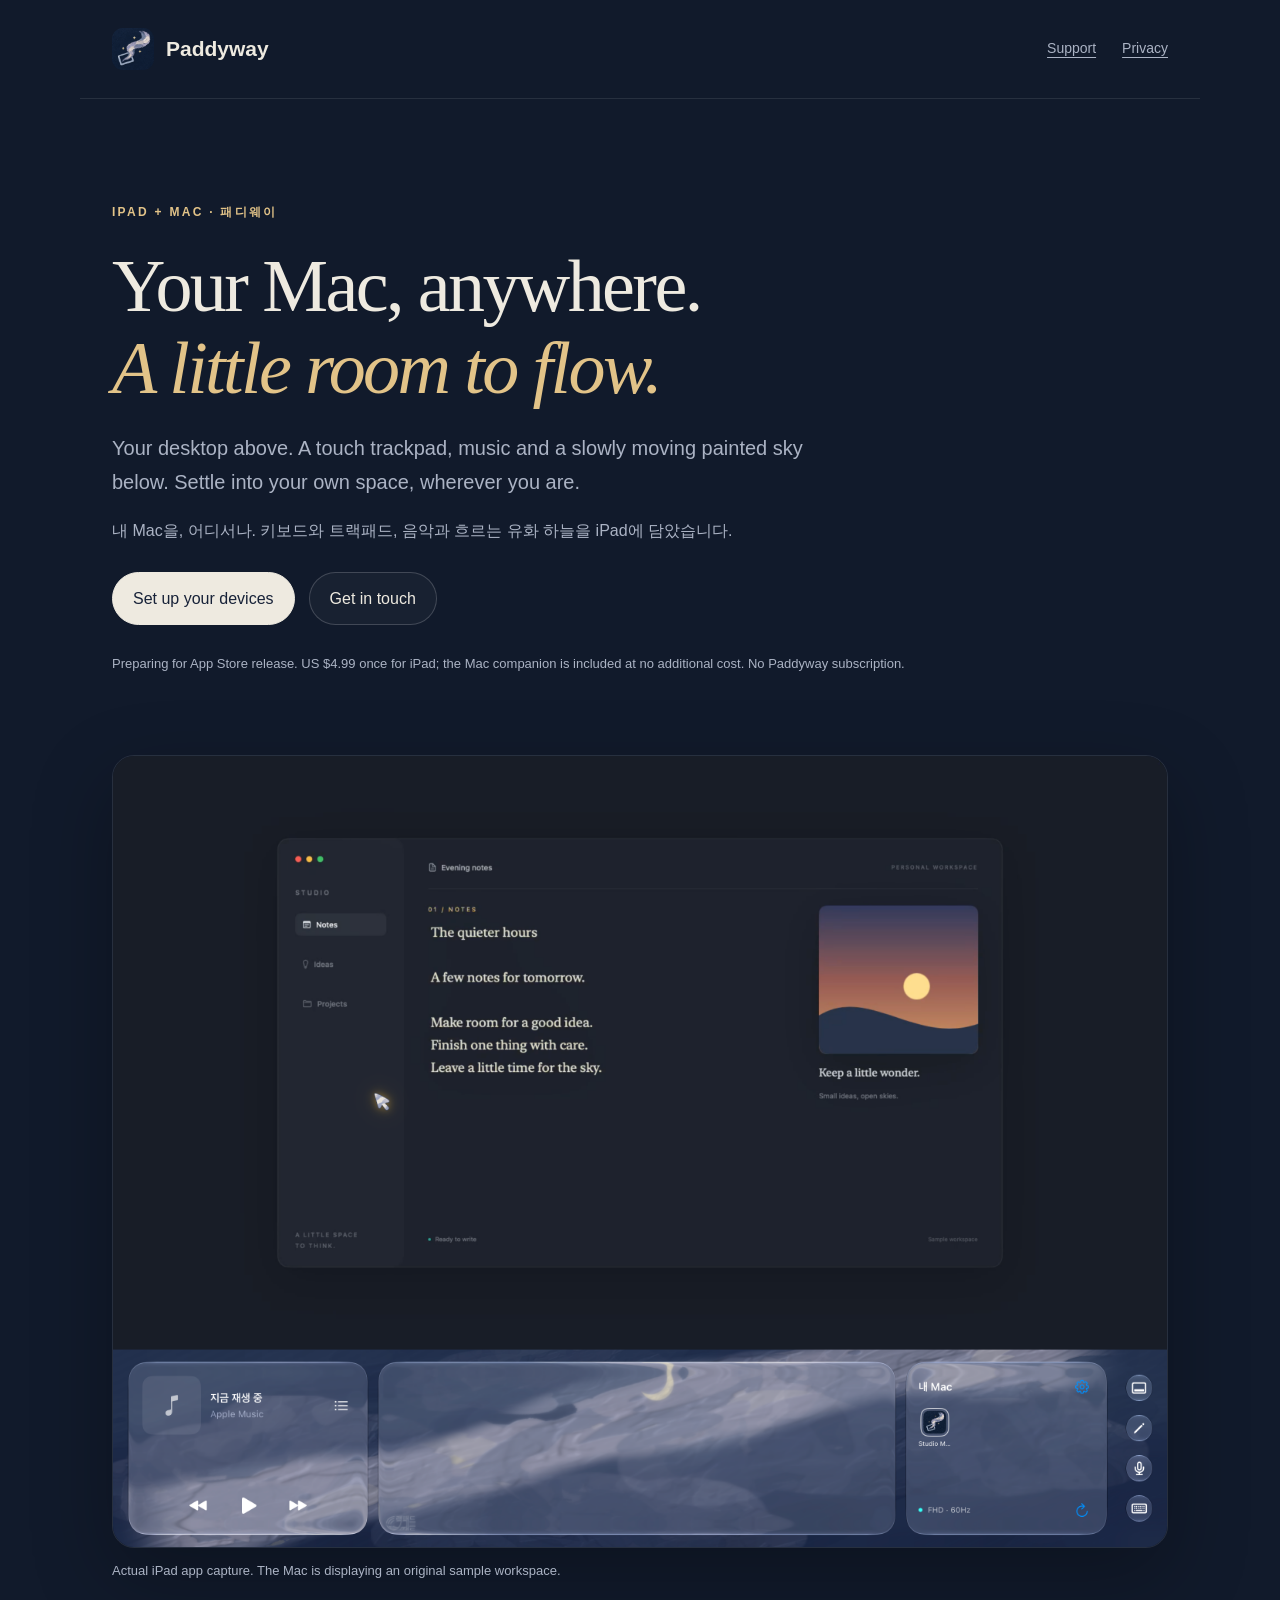
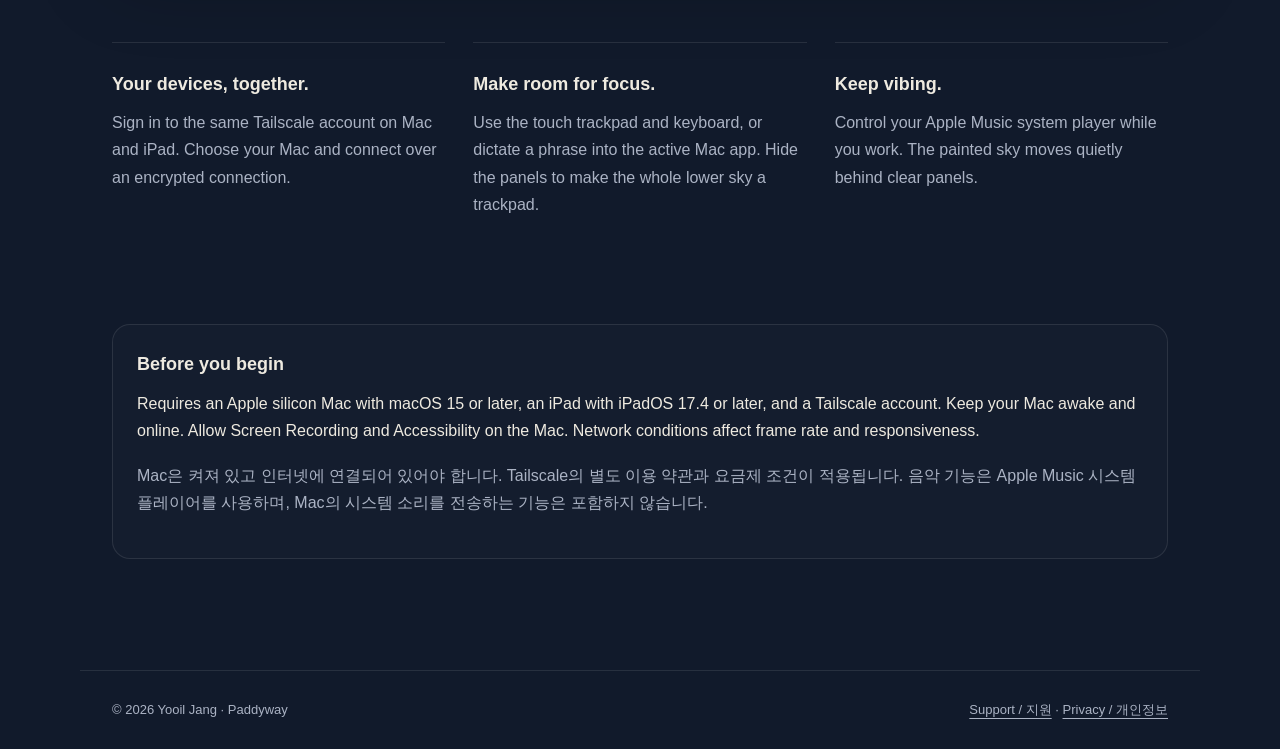
==== index.html @ 272a2707 "Publish setup, privacy and verified app presentation" ====
<!doctype html>
<html lang="en"><head><meta charset="utf-8"><meta name="viewport" content="width=device-width,initial-scale=1"><meta name="description" content="Paddyway brings your Mac to iPad, with a touch trackpad, keyboard, dictation and a slowly moving painted sky."><title>Paddyway — Your Mac, anywhere</title><link rel="stylesheet" href="style.css"><link rel="icon" href="assets/icon.png"></head><body>
<a class="skip" href="#main">Skip to content</a><header><a class="brand" href="./"><img src="assets/icon.png" alt="">Paddyway</a><nav aria-label="Main"><a href="support.html">Support</a><a href="privacy.html">Privacy</a></nav></header>
<main id="main"><section class="hero"><span class="eyebrow">iPad + Mac · 패디웨이</span><h1>Your Mac, anywhere.<br><em>A little room to flow.</em></h1><p class="lead">Your desktop above. A touch trackpad, music and a slowly moving painted sky below. Settle into your own space, wherever you are.</p><p class="ko" lang="ko">내 Mac을, 어디서나. 키보드와 트랙패드, 음악과 흐르는 유화 하늘을 iPad에 담았습니다.</p><div class="actions"><a class="button primary" href="support.html#setup">Set up your devices</a><a class="button" href="support.html#contact">Get in touch</a></div><p class="caption">Preparing for App Store release. US $4.99 once for iPad; the Mac companion is included at no additional cost. No Paddyway subscription.</p></section>
<img class="capture" src="assets/workspace.png" width="2732" height="2048" alt="Paddyway on iPad, showing a sample Mac workspace above music, trackpad and connection panels."><p class="caption">Actual iPad app capture. The Mac is displaying an original sample workspace.</p>
<div class="grid"><section class="card"><h3>Your devices, together.</h3><p>Sign in to the same Tailscale account on Mac and iPad. Choose your Mac and connect over an encrypted connection.</p></section><section class="card"><h3>Make room for focus.</h3><p>Use the touch trackpad and keyboard, or dictate a phrase into the active Mac app. Hide the panels to make the whole lower sky a trackpad.</p></section><section class="card"><h3>Keep vibing.</h3><p>Control your Apple Music system player while you work. The painted sky moves quietly behind clear panels.</p></section></div>
<section class="callout"><h3>Before you begin</h3><p>Requires an Apple silicon Mac with macOS 15 or later, an iPad with iPadOS 17.4 or later, and a Tailscale account. Keep your Mac awake and online. Allow Screen Recording and Accessibility on the Mac. Network conditions affect frame rate and responsiveness.</p><p class="ko" lang="ko">Mac은 켜져 있고 인터넷에 연결되어 있어야 합니다. Tailscale의 별도 이용 약관과 요금제 조건이 적용됩니다. 음악 기능은 Apple Music 시스템 플레이어를 사용하며, Mac의 시스템 소리를 전송하는 기능은 포함하지 않습니다.</p></section></main>
<footer><span>© 2026 Yooil Jang · Paddyway</span><span><a href="support.html">Support / 지원</a> · <a href="privacy.html">Privacy / 개인정보</a></span></footer></body></html>
---- style.css ----
:root{color-scheme:dark;--ink:#eeeae0;--muted:#abb3c4;--gold:#e2c388;--line:#ffffff18}*{box-sizing:border-box}body{margin:0;background:#111a2b;color:var(--ink);font:16px/1.7 -apple-system,BlinkMacSystemFont,"Segoe UI",sans-serif}a{color:inherit;text-underline-offset:4px}a:hover{color:var(--gold)}header,main,footer{max-width:1120px;margin:auto;padding:28px 32px}header{display:flex;align-items:center;justify-content:space-between;border-bottom:1px solid var(--line)}.brand{display:flex;align-items:center;gap:12px;font-size:21px;font-weight:650;text-decoration:none}.brand img{width:42px;height:42px;border-radius:11px}nav{display:flex;gap:26px;font-size:14px;color:var(--muted)}.hero{padding:70px 0 40px;max-width:810px}.eyebrow{color:var(--gold);text-transform:uppercase;letter-spacing:.19em;font-size:12px;font-weight:600}h1{font:clamp(40px,6vw,74px)/1.1 Georgia,serif;letter-spacing:-.035em;margin:22px 0}h1 em{color:var(--gold);font-weight:400}h2{font-size:24px;line-height:1.35;margin:40px 0 16px}h3{font-size:18px;margin:0 0 10px}p{margin:0 0 18px}.lead{font-size:20px;color:var(--muted);max-width:720px}.ko{color:var(--muted)}.actions{display:flex;gap:14px;flex-wrap:wrap;margin:28px 0}.button{display:inline-flex;border:1px solid #ffffff2d;padding:12px 20px;border-radius:100px;text-decoration:none;background:#ffffff08}.primary{background:var(--ink);color:#172238;border-color:var(--ink)}.primary:hover{background:var(--gold);color:#172238}.capture{display:block;width:100%;height:auto;border:1px solid var(--line);border-radius:22px;box-shadow:0 28px 80px #0004}.caption{font-size:13px;color:var(--muted);margin:12px 0 40px}.grid{display:grid;grid-template-columns:repeat(3,1fr);gap:28px;padding:20px 0 34px}.card{padding:26px 0;border-top:1px solid var(--line)}.card p{color:var(--muted)}.article{max-width:820px}.article h1{font-size:46px}.article section{padding:12px 0;border-top:1px solid var(--line)}.article ul,.article ol{padding-left:23px}.article li{padding:5px 0}.callout{border:1px solid var(--line);padding:24px;border-radius:18px;margin:28px 0;background:#ffffff04}footer{border-top:1px solid var(--line);font-size:13px;color:var(--muted);display:flex;justify-content:space-between;gap:20px;margin-top:55px}code{font-size:.9em;overflow-wrap:anywhere}.skip{position:absolute;left:-10000px}.skip:focus{left:20px;top:10px;background:#111a2b;padding:12px}a:focus-visible{outline:2px solid var(--gold);outline-offset:5px}@media(max-width:650px){header,main,footer{padding:22px}nav{gap:16px}.hero{padding-top:44px}.grid{grid-template-columns:1fr;gap:0}.lead{font-size:18px}.article h1{font-size:38px}footer{flex-direction:column}.capture{border-radius:12px}}
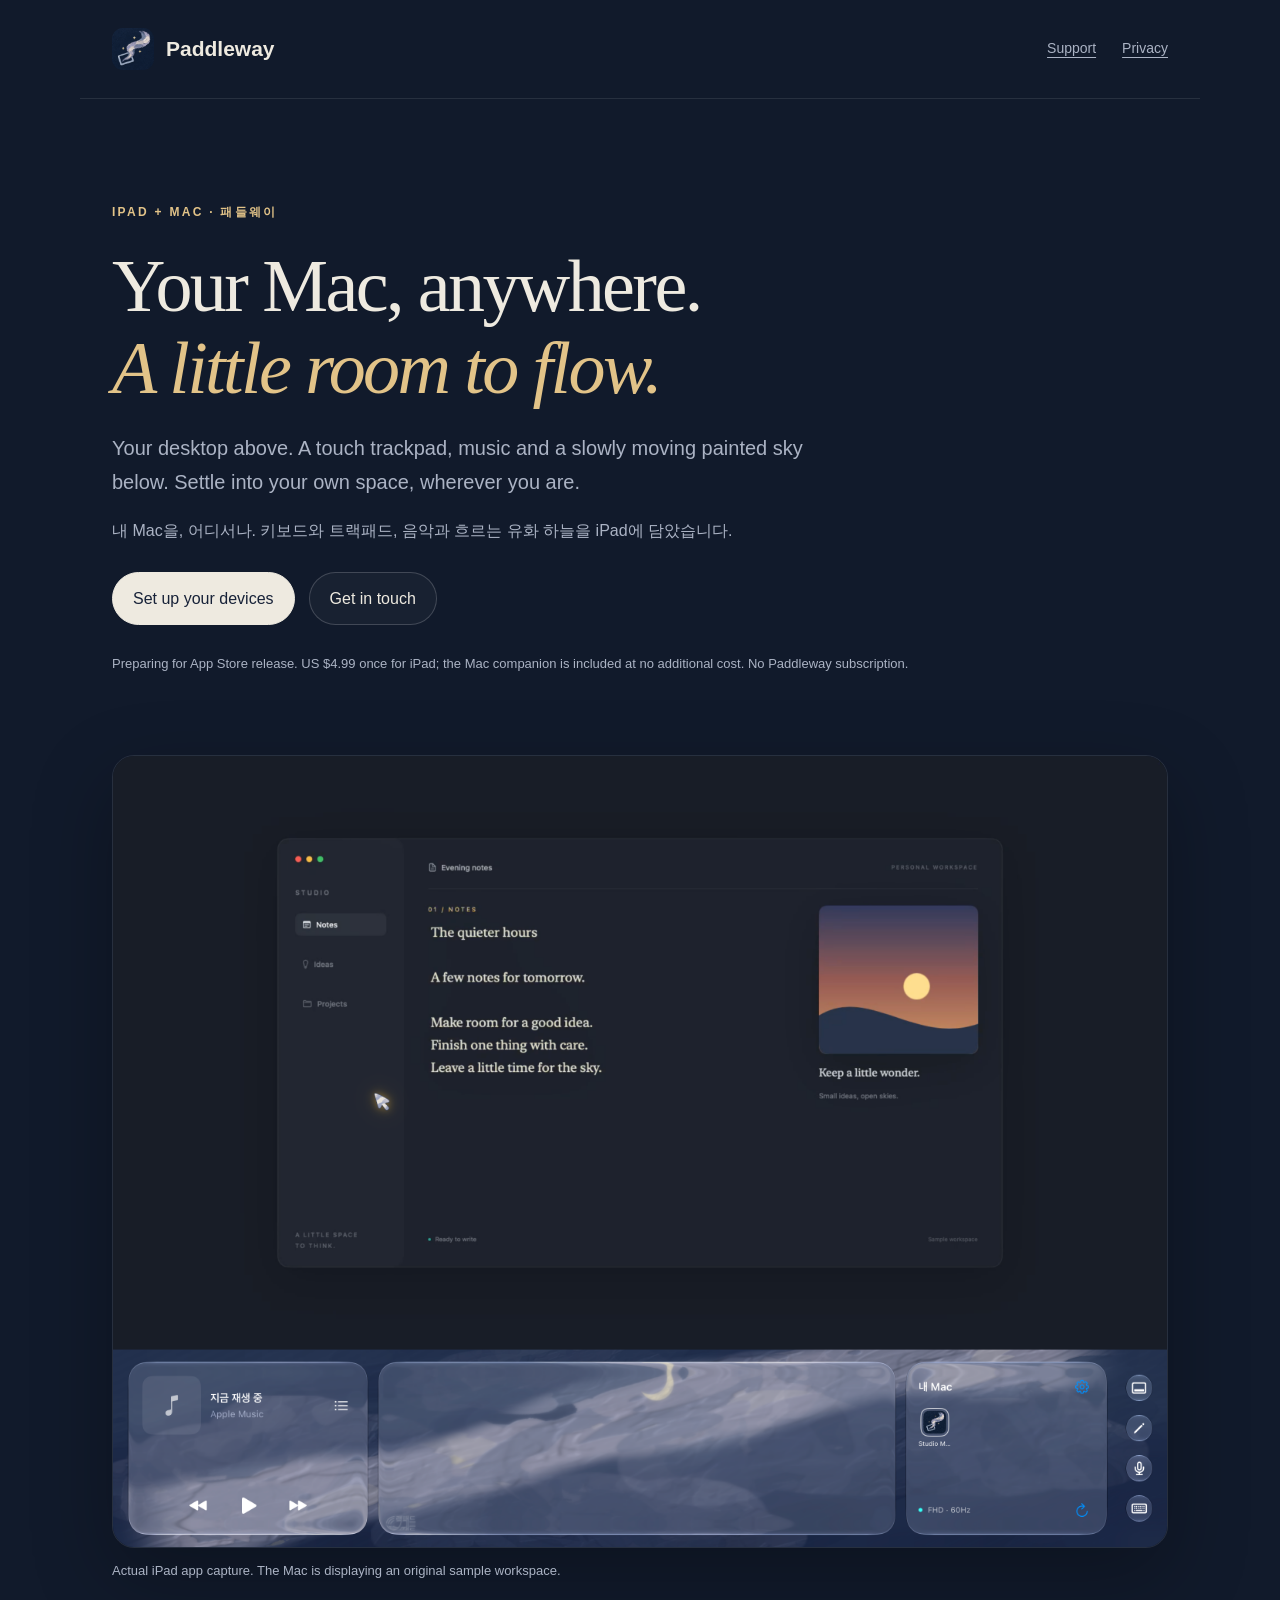
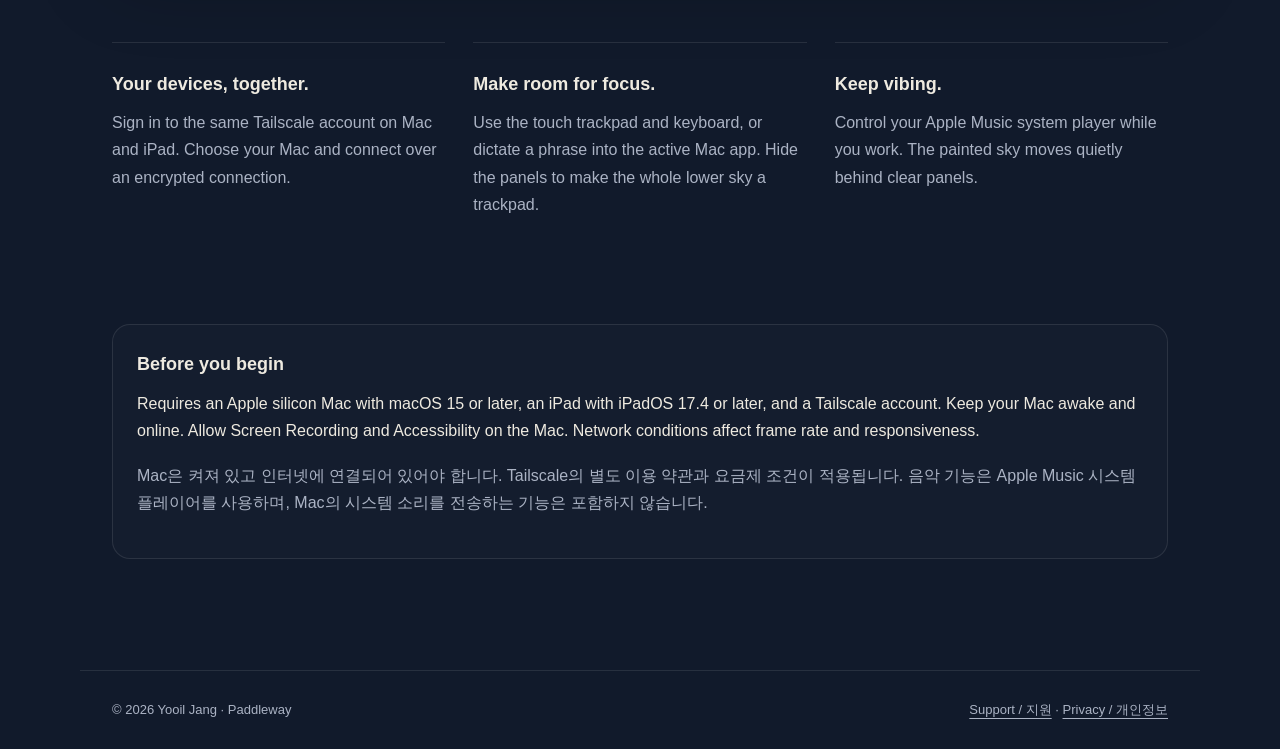
==== commit 00a15e3d: "Publish setup, privacy and verified app presentation" ====
--- a/index.html
+++ b/index.html
@@ -1,8 +1,8 @@
 <!doctype html>
-<html lang="en"><head><meta charset="utf-8"><meta name="viewport" content="width=device-width,initial-scale=1"><meta name="description" content="Paddyway brings your Mac to iPad, with a touch trackpad, keyboard, dictation and a slowly moving painted sky."><title>Paddyway — Your Mac, anywhere</title><link rel="stylesheet" href="style.css"><link rel="icon" href="assets/icon.png"></head><body>
-<a class="skip" href="#main">Skip to content</a><header><a class="brand" href="./"><img src="assets/icon.png" alt="">Paddyway</a><nav aria-label="Main"><a href="support.html">Support</a><a href="privacy.html">Privacy</a></nav></header>
-<main id="main"><section class="hero"><span class="eyebrow">iPad + Mac · 패디웨이</span><h1>Your Mac, anywhere.<br><em>A little room to flow.</em></h1><p class="lead">Your desktop above. A touch trackpad, music and a slowly moving painted sky below. Settle into your own space, wherever you are.</p><p class="ko" lang="ko">내 Mac을, 어디서나. 키보드와 트랙패드, 음악과 흐르는 유화 하늘을 iPad에 담았습니다.</p><div class="actions"><a class="button primary" href="support.html#setup">Set up your devices</a><a class="button" href="support.html#contact">Get in touch</a></div><p class="caption">Preparing for App Store release. US $4.99 once for iPad; the Mac companion is included at no additional cost. No Paddyway subscription.</p></section>
-<img class="capture" src="assets/workspace.png" width="2732" height="2048" alt="Paddyway on iPad, showing a sample Mac workspace above music, trackpad and connection panels."><p class="caption">Actual iPad app capture. The Mac is displaying an original sample workspace.</p>
+<html lang="en"><head><meta charset="utf-8"><meta name="viewport" content="width=device-width,initial-scale=1"><meta name="description" content="Paddleway brings your Mac to iPad, with a touch trackpad, keyboard, dictation and a slowly moving painted sky."><title>Paddleway — Your Mac, anywhere</title><link rel="stylesheet" href="style.css"><link rel="icon" href="assets/icon.png"></head><body>
+<a class="skip" href="#main">Skip to content</a><header><a class="brand" href="./"><img src="assets/icon.png" alt="">Paddleway</a><nav aria-label="Main"><a href="support.html">Support</a><a href="privacy.html">Privacy</a></nav></header>
+<main id="main"><section class="hero"><span class="eyebrow">iPad + Mac · 패들웨이</span><h1>Your Mac, anywhere.<br><em>A little room to flow.</em></h1><p class="lead">Your desktop above. A touch trackpad, music and a slowly moving painted sky below. Settle into your own space, wherever you are.</p><p class="ko" lang="ko">내 Mac을, 어디서나. 키보드와 트랙패드, 음악과 흐르는 유화 하늘을 iPad에 담았습니다.</p><div class="actions"><a class="button primary" href="support.html#setup">Set up your devices</a><a class="button" href="support.html#contact">Get in touch</a></div><p class="caption">Preparing for App Store release. US $4.99 once for iPad; the Mac companion is included at no additional cost. No Paddleway subscription.</p></section>
+<img class="capture" src="assets/workspace.png" width="2732" height="2048" alt="Paddleway on iPad, showing a sample Mac workspace above music, trackpad and connection panels."><p class="caption">Actual iPad app capture. The Mac is displaying an original sample workspace.</p>
 <div class="grid"><section class="card"><h3>Your devices, together.</h3><p>Sign in to the same Tailscale account on Mac and iPad. Choose your Mac and connect over an encrypted connection.</p></section><section class="card"><h3>Make room for focus.</h3><p>Use the touch trackpad and keyboard, or dictate a phrase into the active Mac app. Hide the panels to make the whole lower sky a trackpad.</p></section><section class="card"><h3>Keep vibing.</h3><p>Control your Apple Music system player while you work. The painted sky moves quietly behind clear panels.</p></section></div>
 <section class="callout"><h3>Before you begin</h3><p>Requires an Apple silicon Mac with macOS 15 or later, an iPad with iPadOS 17.4 or later, and a Tailscale account. Keep your Mac awake and online. Allow Screen Recording and Accessibility on the Mac. Network conditions affect frame rate and responsiveness.</p><p class="ko" lang="ko">Mac은 켜져 있고 인터넷에 연결되어 있어야 합니다. Tailscale의 별도 이용 약관과 요금제 조건이 적용됩니다. 음악 기능은 Apple Music 시스템 플레이어를 사용하며, Mac의 시스템 소리를 전송하는 기능은 포함하지 않습니다.</p></section></main>
-<footer><span>© 2026 Yooil Jang · Paddyway</span><span><a href="support.html">Support / 지원</a> · <a href="privacy.html">Privacy / 개인정보</a></span></footer></body></html>
+<footer><span>© 2026 Yooil Jang · Paddleway</span><span><a href="support.html">Support / 지원</a> · <a href="privacy.html">Privacy / 개인정보</a></span></footer></body></html>
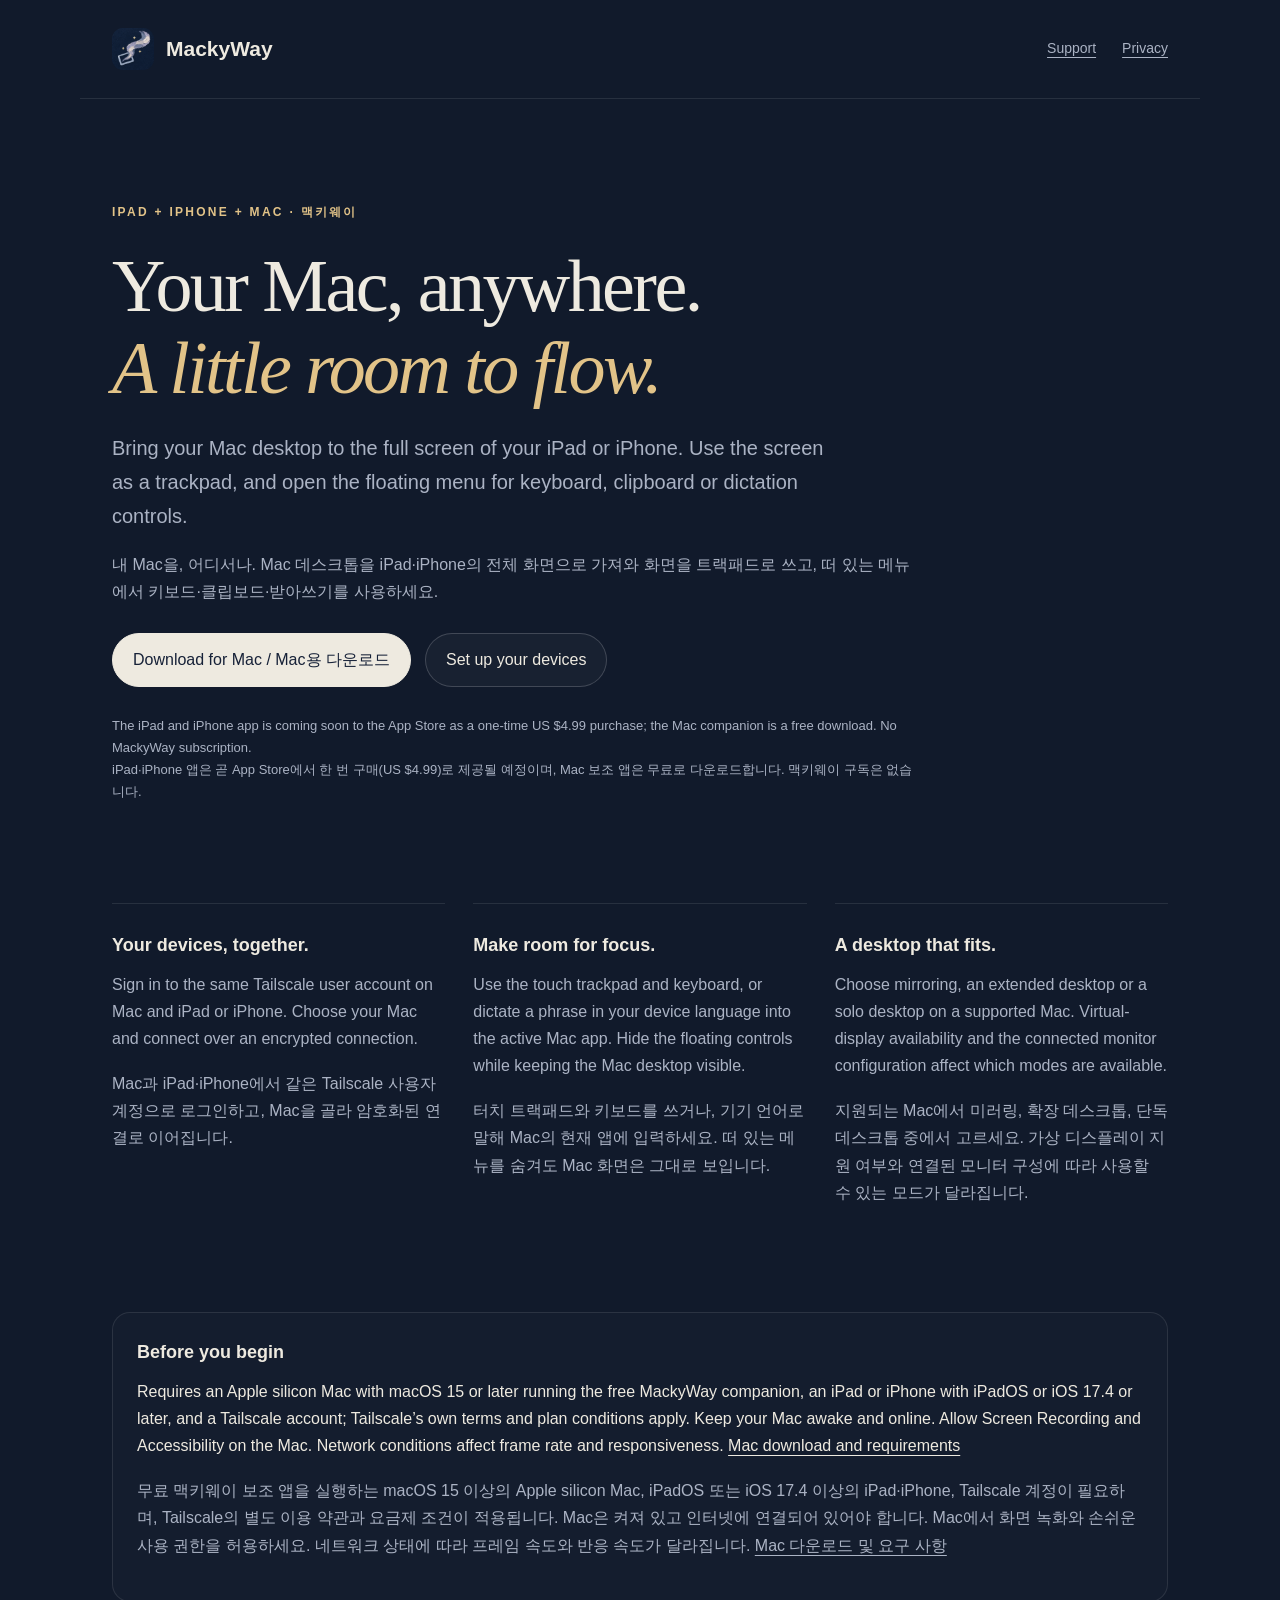
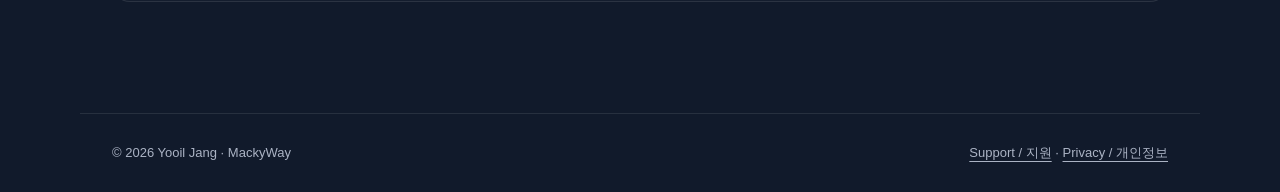
==== commit 558b6b67: "Publish setup, privacy and verified app presentation" ====
--- a/index.html
+++ b/index.html
@@ -1,8 +1,7 @@
 <!doctype html>
-<html lang="en"><head><meta charset="utf-8"><meta name="viewport" content="width=device-width,initial-scale=1"><meta name="description" content="Paddleway brings your Mac to iPad, with a touch trackpad, keyboard, dictation and a slowly moving painted sky."><title>Paddleway — Your Mac, anywhere</title><link rel="stylesheet" href="style.css"><link rel="icon" href="assets/icon.png"></head><body>
-<a class="skip" href="#main">Skip to content</a><header><a class="brand" href="./"><img src="assets/icon.png" alt="">Paddleway</a><nav aria-label="Main"><a href="support.html">Support</a><a href="privacy.html">Privacy</a></nav></header>
-<main id="main"><section class="hero"><span class="eyebrow">iPad + Mac · 패들웨이</span><h1>Your Mac, anywhere.<br><em>A little room to flow.</em></h1><p class="lead">Your desktop above. A touch trackpad, music and a slowly moving painted sky below. Settle into your own space, wherever you are.</p><p class="ko" lang="ko">내 Mac을, 어디서나. 키보드와 트랙패드, 음악과 흐르는 유화 하늘을 iPad에 담았습니다.</p><div class="actions"><a class="button primary" href="support.html#setup">Set up your devices</a><a class="button" href="support.html#contact">Get in touch</a></div><p class="caption">Preparing for App Store release. US $4.99 once for iPad; the Mac companion is included at no additional cost. No Paddleway subscription.</p></section>
-<img class="capture" src="assets/workspace.png" width="2732" height="2048" alt="Paddleway on iPad, showing a sample Mac workspace above music, trackpad and connection panels."><p class="caption">Actual iPad app capture. The Mac is displaying an original sample workspace.</p>
-<div class="grid"><section class="card"><h3>Your devices, together.</h3><p>Sign in to the same Tailscale account on Mac and iPad. Choose your Mac and connect over an encrypted connection.</p></section><section class="card"><h3>Make room for focus.</h3><p>Use the touch trackpad and keyboard, or dictate a phrase into the active Mac app. Hide the panels to make the whole lower sky a trackpad.</p></section><section class="card"><h3>Keep vibing.</h3><p>Control your Apple Music system player while you work. The painted sky moves quietly behind clear panels.</p></section></div>
-<section class="callout"><h3>Before you begin</h3><p>Requires an Apple silicon Mac with macOS 15 or later, an iPad with iPadOS 17.4 or later, and a Tailscale account. Keep your Mac awake and online. Allow Screen Recording and Accessibility on the Mac. Network conditions affect frame rate and responsiveness.</p><p class="ko" lang="ko">Mac은 켜져 있고 인터넷에 연결되어 있어야 합니다. Tailscale의 별도 이용 약관과 요금제 조건이 적용됩니다. 음악 기능은 Apple Music 시스템 플레이어를 사용하며, Mac의 시스템 소리를 전송하는 기능은 포함하지 않습니다.</p></section></main>
-<footer><span>© 2026 Yooil Jang · Paddleway</span><span><a href="support.html">Support / 지원</a> · <a href="privacy.html">Privacy / 개인정보</a></span></footer></body></html>
+<html lang="en"><head><meta charset="utf-8"><meta name="viewport" content="width=device-width,initial-scale=1"><meta name="description" content="MackyWay brings your Mac desktop, keyboard and trackpad controls to iPad and iPhone."><title>MackyWay — Your Mac, anywhere</title><link rel="stylesheet" href="style.css"><link rel="icon" href="assets/icon.png"></head><body>
+<a class="skip" href="#main">Skip to content</a><header><a class="brand" href="./"><img src="assets/icon.png" alt="">MackyWay</a><nav aria-label="Main"><a href="support.html">Support</a><a href="privacy.html">Privacy</a></nav></header>
+<main id="main"><section class="hero"><span class="eyebrow">iPad + iPhone + Mac · 맥키웨이</span><h1>Your Mac, anywhere.<br><em>A little room to flow.</em></h1><p class="lead">Bring your Mac desktop to the full screen of your iPad or iPhone. Use the screen as a trackpad, and open the floating menu for keyboard, clipboard or dictation controls.</p><p class="ko" lang="ko">내 Mac을, 어디서나. Mac 데스크톱을 iPad·iPhone의 전체 화면으로 가져와 화면을 트랙패드로 쓰고, 떠 있는 메뉴에서 키보드·클립보드·받아쓰기를 사용하세요.</p><div class="actions"><a class="button primary" href="support.html#download">Download for Mac / Mac용 다운로드</a><a class="button" href="support.html#setup">Set up your devices</a></div><p class="caption">The iPad and iPhone app is coming soon to the App Store as a one-time US $4.99 purchase; the Mac companion is a free download. No MackyWay subscription.<br><span lang="ko">iPad·iPhone 앱은 곧 App Store에서 한 번 구매(US $4.99)로 제공될 예정이며, Mac 보조 앱은 무료로 다운로드합니다. 맥키웨이 구독은 없습니다.</span></p></section>
+<div class="grid"><section class="card"><h3>Your devices, together.</h3><p>Sign in to the same Tailscale user account on Mac and iPad or iPhone. Choose your Mac and connect over an encrypted connection.</p><p class="ko" lang="ko">Mac과 iPad·iPhone에서 같은 Tailscale 사용자 계정으로 로그인하고, Mac을 골라 암호화된 연결로 이어집니다.</p></section><section class="card"><h3>Make room for focus.</h3><p>Use the touch trackpad and keyboard, or dictate a phrase in your device language into the active Mac app. Hide the floating controls while keeping the Mac desktop visible.</p><p class="ko" lang="ko">터치 트랙패드와 키보드를 쓰거나, 기기 언어로 말해 Mac의 현재 앱에 입력하세요. 떠 있는 메뉴를 숨겨도 Mac 화면은 그대로 보입니다.</p></section><section class="card"><h3>A desktop that fits.</h3><p>Choose mirroring, an extended desktop or a solo desktop on a supported Mac. Virtual-display availability and the connected monitor configuration affect which modes are available.</p><p class="ko" lang="ko">지원되는 Mac에서 미러링, 확장 데스크톱, 단독 데스크톱 중에서 고르세요. 가상 디스플레이 지원 여부와 연결된 모니터 구성에 따라 사용할 수 있는 모드가 달라집니다.</p></section></div>
+<section class="callout"><h3>Before you begin</h3><p>Requires an Apple silicon Mac with macOS 15 or later running the free MackyWay companion, an iPad or iPhone with iPadOS or iOS 17.4 or later, and a Tailscale account; Tailscale’s own terms and plan conditions apply. Keep your Mac awake and online. Allow Screen Recording and Accessibility on the Mac. Network conditions affect frame rate and responsiveness. <a href="support.html#download">Mac download and requirements</a></p><p class="ko" lang="ko">무료 맥키웨이 보조 앱을 실행하는 macOS 15 이상의 Apple silicon Mac, iPadOS 또는 iOS 17.4 이상의 iPad·iPhone, Tailscale 계정이 필요하며, Tailscale의 별도 이용 약관과 요금제 조건이 적용됩니다. Mac은 켜져 있고 인터넷에 연결되어 있어야 합니다. Mac에서 화면 녹화와 손쉬운 사용 권한을 허용하세요. 네트워크 상태에 따라 프레임 속도와 반응 속도가 달라집니다. <a href="support.html#download">Mac 다운로드 및 요구 사항</a></p></section></main>
+<footer><span>© 2026 Yooil Jang · MackyWay</span><span><a href="support.html">Support / 지원</a> · <a href="privacy.html">Privacy / 개인정보</a></span></footer></body></html>
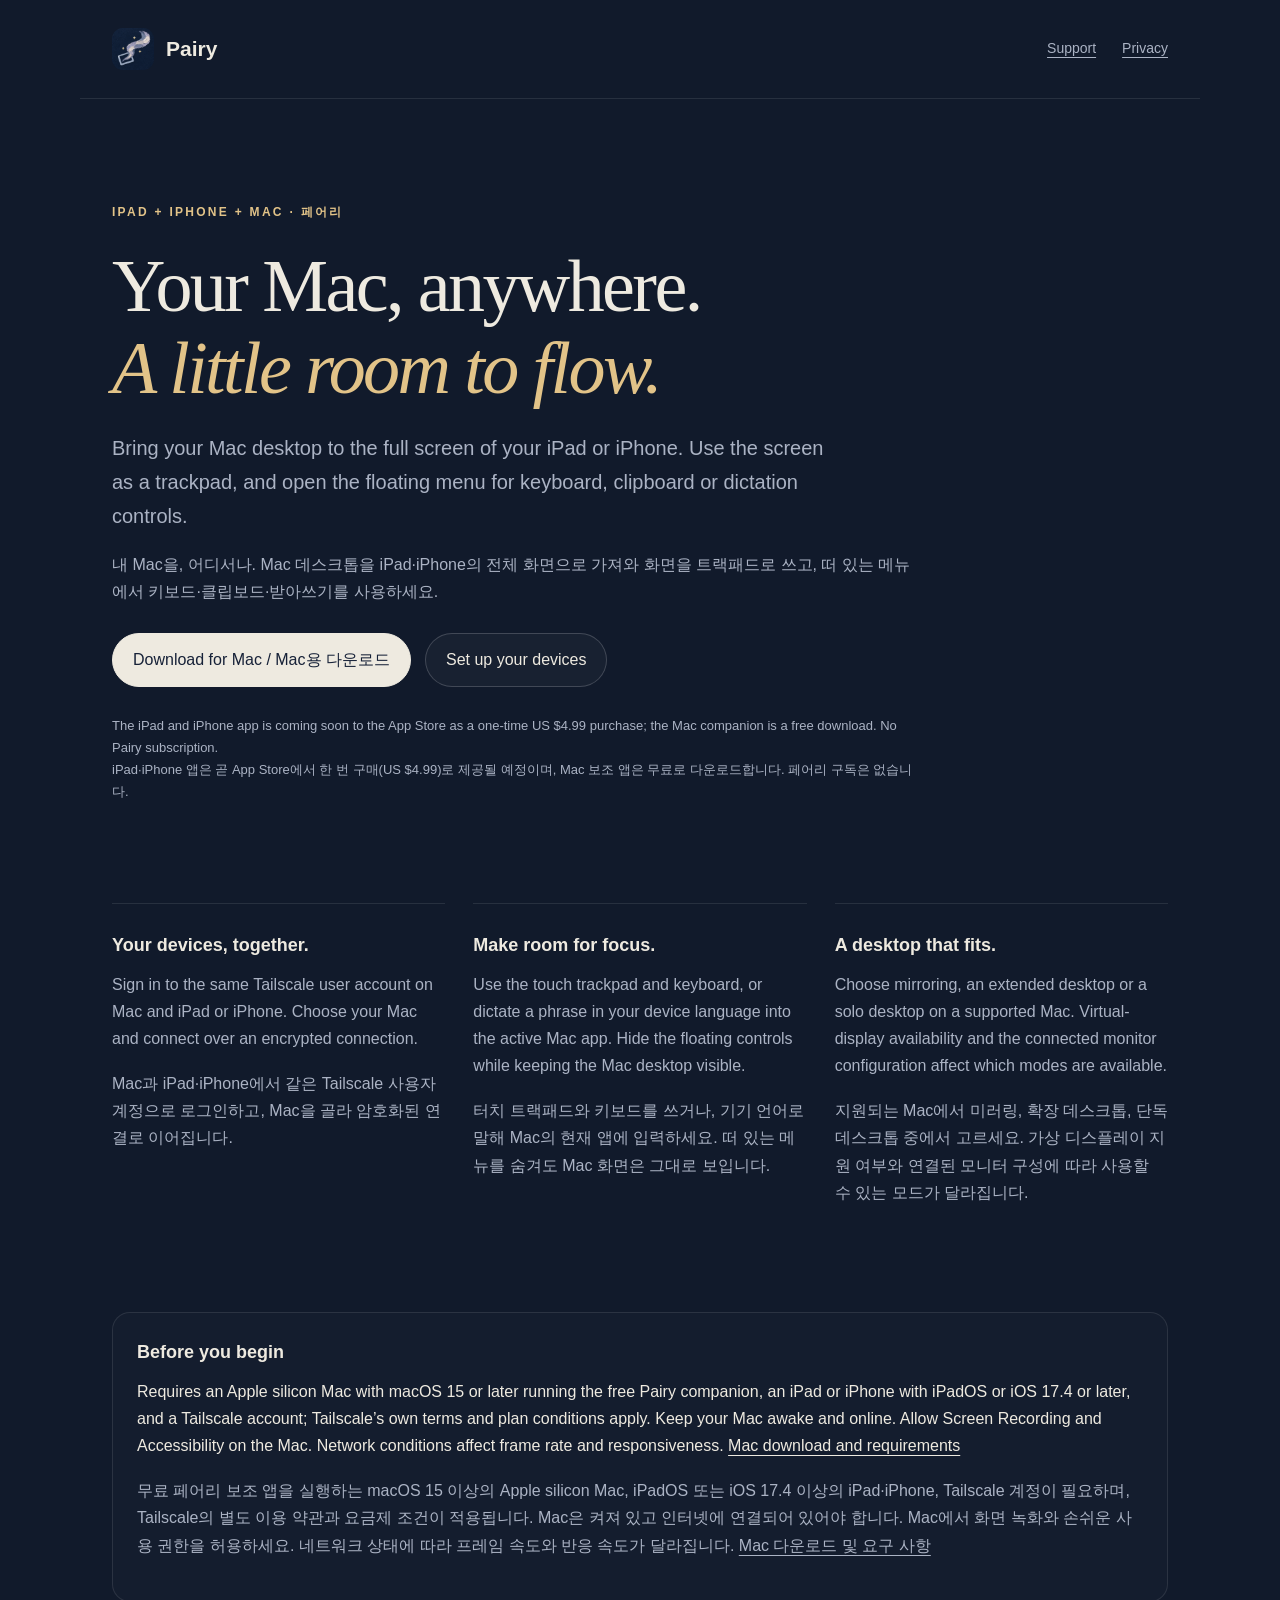
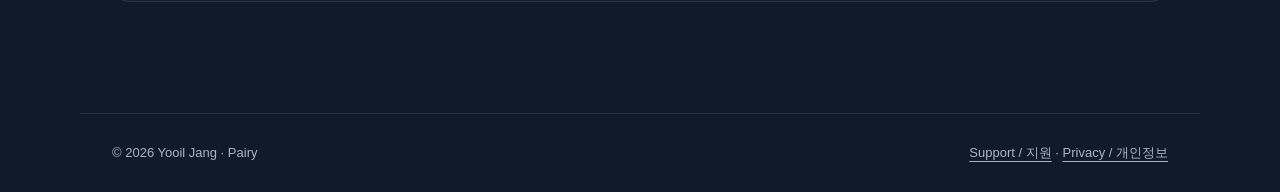
==== commit c878bf0a: "Publish setup, privacy and verified app presentation" ====
--- a/index.html
+++ b/index.html
@@ -1,7 +1,7 @@
 <!doctype html>
-<html lang="en"><head><meta charset="utf-8"><meta name="viewport" content="width=device-width,initial-scale=1"><meta name="description" content="MackyWay brings your Mac desktop, keyboard and trackpad controls to iPad and iPhone."><title>MackyWay — Your Mac, anywhere</title><link rel="stylesheet" href="style.css"><link rel="icon" href="assets/icon.png"></head><body>
-<a class="skip" href="#main">Skip to content</a><header><a class="brand" href="./"><img src="assets/icon.png" alt="">MackyWay</a><nav aria-label="Main"><a href="support.html">Support</a><a href="privacy.html">Privacy</a></nav></header>
-<main id="main"><section class="hero"><span class="eyebrow">iPad + iPhone + Mac · 맥키웨이</span><h1>Your Mac, anywhere.<br><em>A little room to flow.</em></h1><p class="lead">Bring your Mac desktop to the full screen of your iPad or iPhone. Use the screen as a trackpad, and open the floating menu for keyboard, clipboard or dictation controls.</p><p class="ko" lang="ko">내 Mac을, 어디서나. Mac 데스크톱을 iPad·iPhone의 전체 화면으로 가져와 화면을 트랙패드로 쓰고, 떠 있는 메뉴에서 키보드·클립보드·받아쓰기를 사용하세요.</p><div class="actions"><a class="button primary" href="support.html#download">Download for Mac / Mac용 다운로드</a><a class="button" href="support.html#setup">Set up your devices</a></div><p class="caption">The iPad and iPhone app is coming soon to the App Store as a one-time US $4.99 purchase; the Mac companion is a free download. No MackyWay subscription.<br><span lang="ko">iPad·iPhone 앱은 곧 App Store에서 한 번 구매(US $4.99)로 제공될 예정이며, Mac 보조 앱은 무료로 다운로드합니다. 맥키웨이 구독은 없습니다.</span></p></section>
+<html lang="en"><head><meta charset="utf-8"><meta name="viewport" content="width=device-width,initial-scale=1"><meta name="description" content="Pairy brings your Mac desktop, keyboard and trackpad controls to iPad and iPhone."><title>Pairy — Your Mac, anywhere</title><link rel="stylesheet" href="style.css"><link rel="icon" href="assets/icon.png"></head><body>
+<a class="skip" href="#main">Skip to content</a><header><a class="brand" href="./"><img src="assets/icon.png" alt="">Pairy</a><nav aria-label="Main"><a href="support.html">Support</a><a href="privacy.html">Privacy</a></nav></header>
+<main id="main"><section class="hero"><span class="eyebrow">iPad + iPhone + Mac · 페어리</span><h1>Your Mac, anywhere.<br><em>A little room to flow.</em></h1><p class="lead">Bring your Mac desktop to the full screen of your iPad or iPhone. Use the screen as a trackpad, and open the floating menu for keyboard, clipboard or dictation controls.</p><p class="ko" lang="ko">내 Mac을, 어디서나. Mac 데스크톱을 iPad·iPhone의 전체 화면으로 가져와 화면을 트랙패드로 쓰고, 떠 있는 메뉴에서 키보드·클립보드·받아쓰기를 사용하세요.</p><div class="actions"><a class="button primary" href="support.html#download">Download for Mac / Mac용 다운로드</a><a class="button" href="support.html#setup">Set up your devices</a></div><p class="caption">The iPad and iPhone app is coming soon to the App Store as a one-time US $4.99 purchase; the Mac companion is a free download. No Pairy subscription.<br><span lang="ko">iPad·iPhone 앱은 곧 App Store에서 한 번 구매(US $4.99)로 제공될 예정이며, Mac 보조 앱은 무료로 다운로드합니다. 페어리 구독은 없습니다.</span></p></section>
 <div class="grid"><section class="card"><h3>Your devices, together.</h3><p>Sign in to the same Tailscale user account on Mac and iPad or iPhone. Choose your Mac and connect over an encrypted connection.</p><p class="ko" lang="ko">Mac과 iPad·iPhone에서 같은 Tailscale 사용자 계정으로 로그인하고, Mac을 골라 암호화된 연결로 이어집니다.</p></section><section class="card"><h3>Make room for focus.</h3><p>Use the touch trackpad and keyboard, or dictate a phrase in your device language into the active Mac app. Hide the floating controls while keeping the Mac desktop visible.</p><p class="ko" lang="ko">터치 트랙패드와 키보드를 쓰거나, 기기 언어로 말해 Mac의 현재 앱에 입력하세요. 떠 있는 메뉴를 숨겨도 Mac 화면은 그대로 보입니다.</p></section><section class="card"><h3>A desktop that fits.</h3><p>Choose mirroring, an extended desktop or a solo desktop on a supported Mac. Virtual-display availability and the connected monitor configuration affect which modes are available.</p><p class="ko" lang="ko">지원되는 Mac에서 미러링, 확장 데스크톱, 단독 데스크톱 중에서 고르세요. 가상 디스플레이 지원 여부와 연결된 모니터 구성에 따라 사용할 수 있는 모드가 달라집니다.</p></section></div>
-<section class="callout"><h3>Before you begin</h3><p>Requires an Apple silicon Mac with macOS 15 or later running the free MackyWay companion, an iPad or iPhone with iPadOS or iOS 17.4 or later, and a Tailscale account; Tailscale’s own terms and plan conditions apply. Keep your Mac awake and online. Allow Screen Recording and Accessibility on the Mac. Network conditions affect frame rate and responsiveness. <a href="support.html#download">Mac download and requirements</a></p><p class="ko" lang="ko">무료 맥키웨이 보조 앱을 실행하는 macOS 15 이상의 Apple silicon Mac, iPadOS 또는 iOS 17.4 이상의 iPad·iPhone, Tailscale 계정이 필요하며, Tailscale의 별도 이용 약관과 요금제 조건이 적용됩니다. Mac은 켜져 있고 인터넷에 연결되어 있어야 합니다. Mac에서 화면 녹화와 손쉬운 사용 권한을 허용하세요. 네트워크 상태에 따라 프레임 속도와 반응 속도가 달라집니다. <a href="support.html#download">Mac 다운로드 및 요구 사항</a></p></section></main>
-<footer><span>© 2026 Yooil Jang · MackyWay</span><span><a href="support.html">Support / 지원</a> · <a href="privacy.html">Privacy / 개인정보</a></span></footer></body></html>
+<section class="callout"><h3>Before you begin</h3><p>Requires an Apple silicon Mac with macOS 15 or later running the free Pairy companion, an iPad or iPhone with iPadOS or iOS 17.4 or later, and a Tailscale account; Tailscale’s own terms and plan conditions apply. Keep your Mac awake and online. Allow Screen Recording and Accessibility on the Mac. Network conditions affect frame rate and responsiveness. <a href="support.html#download">Mac download and requirements</a></p><p class="ko" lang="ko">무료 페어리 보조 앱을 실행하는 macOS 15 이상의 Apple silicon Mac, iPadOS 또는 iOS 17.4 이상의 iPad·iPhone, Tailscale 계정이 필요하며, Tailscale의 별도 이용 약관과 요금제 조건이 적용됩니다. Mac은 켜져 있고 인터넷에 연결되어 있어야 합니다. Mac에서 화면 녹화와 손쉬운 사용 권한을 허용하세요. 네트워크 상태에 따라 프레임 속도와 반응 속도가 달라집니다. <a href="support.html#download">Mac 다운로드 및 요구 사항</a></p></section></main>
+<footer><span>© 2026 Yooil Jang · Pairy</span><span><a href="support.html">Support / 지원</a> · <a href="privacy.html">Privacy / 개인정보</a></span></footer></body></html>
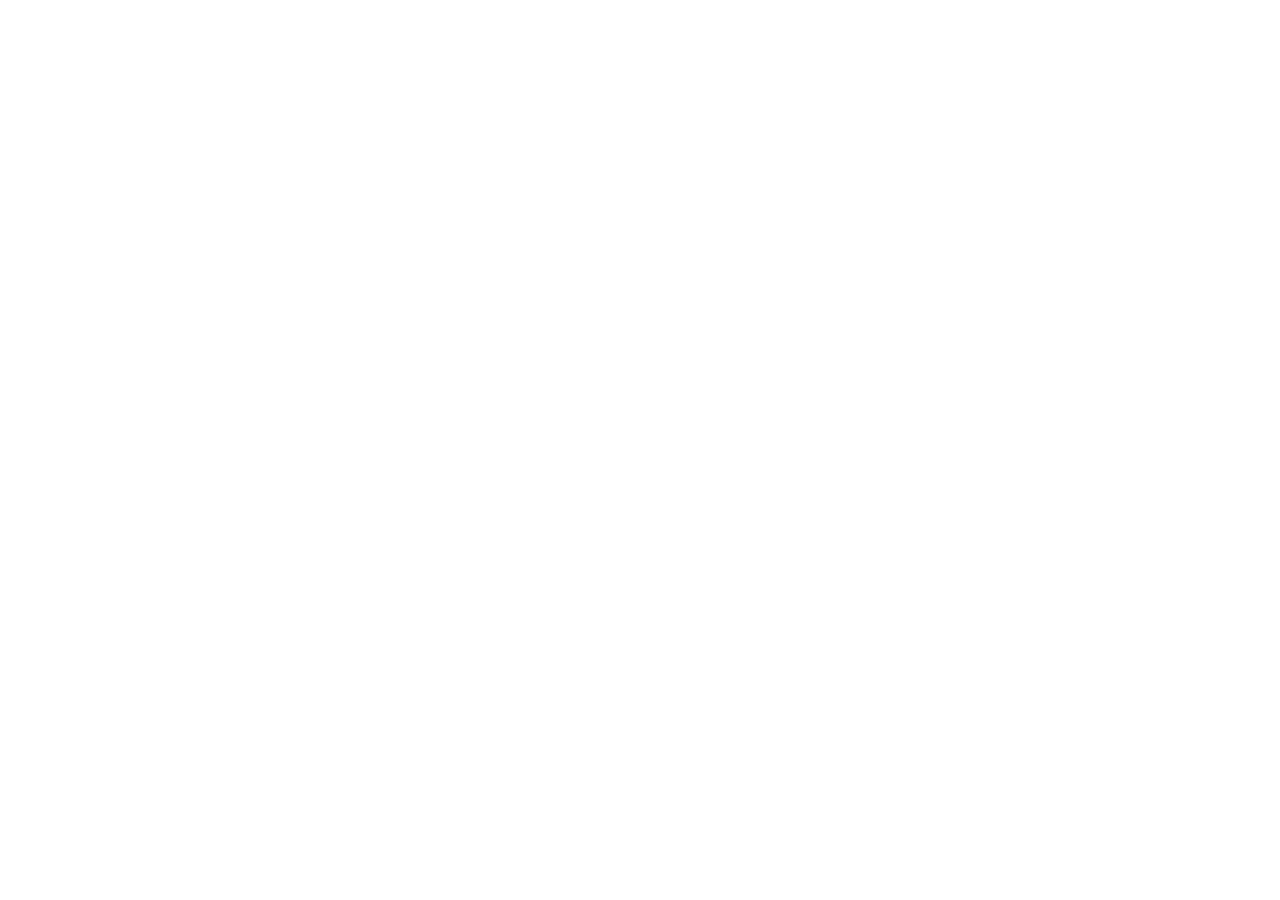
==== commit cbd6392d: "Redirect legacy support pages to /pairy/" ====
--- a/index.html
+++ b/index.html
@@ -1,7 +1 @@
-<!doctype html>
-<html lang="en"><head><meta charset="utf-8"><meta name="viewport" content="width=device-width,initial-scale=1"><meta name="description" content="Pairy brings your Mac desktop, keyboard and trackpad controls to iPad and iPhone."><title>Pairy — Your Mac, anywhere</title><link rel="stylesheet" href="style.css"><link rel="icon" href="assets/icon.png"></head><body>
-<a class="skip" href="#main">Skip to content</a><header><a class="brand" href="./"><img src="assets/icon.png" alt="">Pairy</a><nav aria-label="Main"><a href="support.html">Support</a><a href="privacy.html">Privacy</a></nav></header>
-<main id="main"><section class="hero"><span class="eyebrow">iPad + iPhone + Mac · 페어리</span><h1>Your Mac, anywhere.<br><em>A little room to flow.</em></h1><p class="lead">Bring your Mac desktop to the full screen of your iPad or iPhone. Use the screen as a trackpad, and open the floating menu for keyboard, clipboard or dictation controls.</p><p class="ko" lang="ko">내 Mac을, 어디서나. Mac 데스크톱을 iPad·iPhone의 전체 화면으로 가져와 화면을 트랙패드로 쓰고, 떠 있는 메뉴에서 키보드·클립보드·받아쓰기를 사용하세요.</p><div class="actions"><a class="button primary" href="support.html#download">Download for Mac / Mac용 다운로드</a><a class="button" href="support.html#setup">Set up your devices</a></div><p class="caption">The iPad and iPhone app is coming soon to the App Store as a one-time US $4.99 purchase; the Mac companion is a free download. No Pairy subscription.<br><span lang="ko">iPad·iPhone 앱은 곧 App Store에서 한 번 구매(US $4.99)로 제공될 예정이며, Mac 보조 앱은 무료로 다운로드합니다. 페어리 구독은 없습니다.</span></p></section>
-<div class="grid"><section class="card"><h3>Your devices, together.</h3><p>Sign in to the same Tailscale user account on Mac and iPad or iPhone. Choose your Mac and connect over an encrypted connection.</p><p class="ko" lang="ko">Mac과 iPad·iPhone에서 같은 Tailscale 사용자 계정으로 로그인하고, Mac을 골라 암호화된 연결로 이어집니다.</p></section><section class="card"><h3>Make room for focus.</h3><p>Use the touch trackpad and keyboard, or dictate a phrase in your device language into the active Mac app. Hide the floating controls while keeping the Mac desktop visible.</p><p class="ko" lang="ko">터치 트랙패드와 키보드를 쓰거나, 기기 언어로 말해 Mac의 현재 앱에 입력하세요. 떠 있는 메뉴를 숨겨도 Mac 화면은 그대로 보입니다.</p></section><section class="card"><h3>A desktop that fits.</h3><p>Choose mirroring, an extended desktop or a solo desktop on a supported Mac. Virtual-display availability and the connected monitor configuration affect which modes are available.</p><p class="ko" lang="ko">지원되는 Mac에서 미러링, 확장 데스크톱, 단독 데스크톱 중에서 고르세요. 가상 디스플레이 지원 여부와 연결된 모니터 구성에 따라 사용할 수 있는 모드가 달라집니다.</p></section></div>
-<section class="callout"><h3>Before you begin</h3><p>Requires an Apple silicon Mac with macOS 15 or later running the free Pairy companion, an iPad or iPhone with iPadOS or iOS 17.4 or later, and a Tailscale account; Tailscale’s own terms and plan conditions apply. Keep your Mac awake and online. Allow Screen Recording and Accessibility on the Mac. Network conditions affect frame rate and responsiveness. <a href="support.html#download">Mac download and requirements</a></p><p class="ko" lang="ko">무료 페어리 보조 앱을 실행하는 macOS 15 이상의 Apple silicon Mac, iPadOS 또는 iOS 17.4 이상의 iPad·iPhone, Tailscale 계정이 필요하며, Tailscale의 별도 이용 약관과 요금제 조건이 적용됩니다. Mac은 켜져 있고 인터넷에 연결되어 있어야 합니다. Mac에서 화면 녹화와 손쉬운 사용 권한을 허용하세요. 네트워크 상태에 따라 프레임 속도와 반응 속도가 달라집니다. <a href="support.html#download">Mac 다운로드 및 요구 사항</a></p></section></main>
-<footer><span>© 2026 Yooil Jang · Pairy</span><span><a href="support.html">Support / 지원</a> · <a href="privacy.html">Privacy / 개인정보</a></span></footer></body></html>
+<!doctype html><html lang="en"><head><meta charset="utf-8"><meta name="viewport" content="width=device-width,initial-scale=1"><meta http-equiv="refresh" content="0; url=https://207studio.dev/pairy/"><meta name="robots" content="noindex"><link rel="canonical" href="https://207studio.dev/pairy/"><title>Pairy has moved</title></head><body><p>Pairy has moved to <a href="https://207studio.dev/pairy/">https://207studio.dev/pairy/</a>.</p></body></html>
